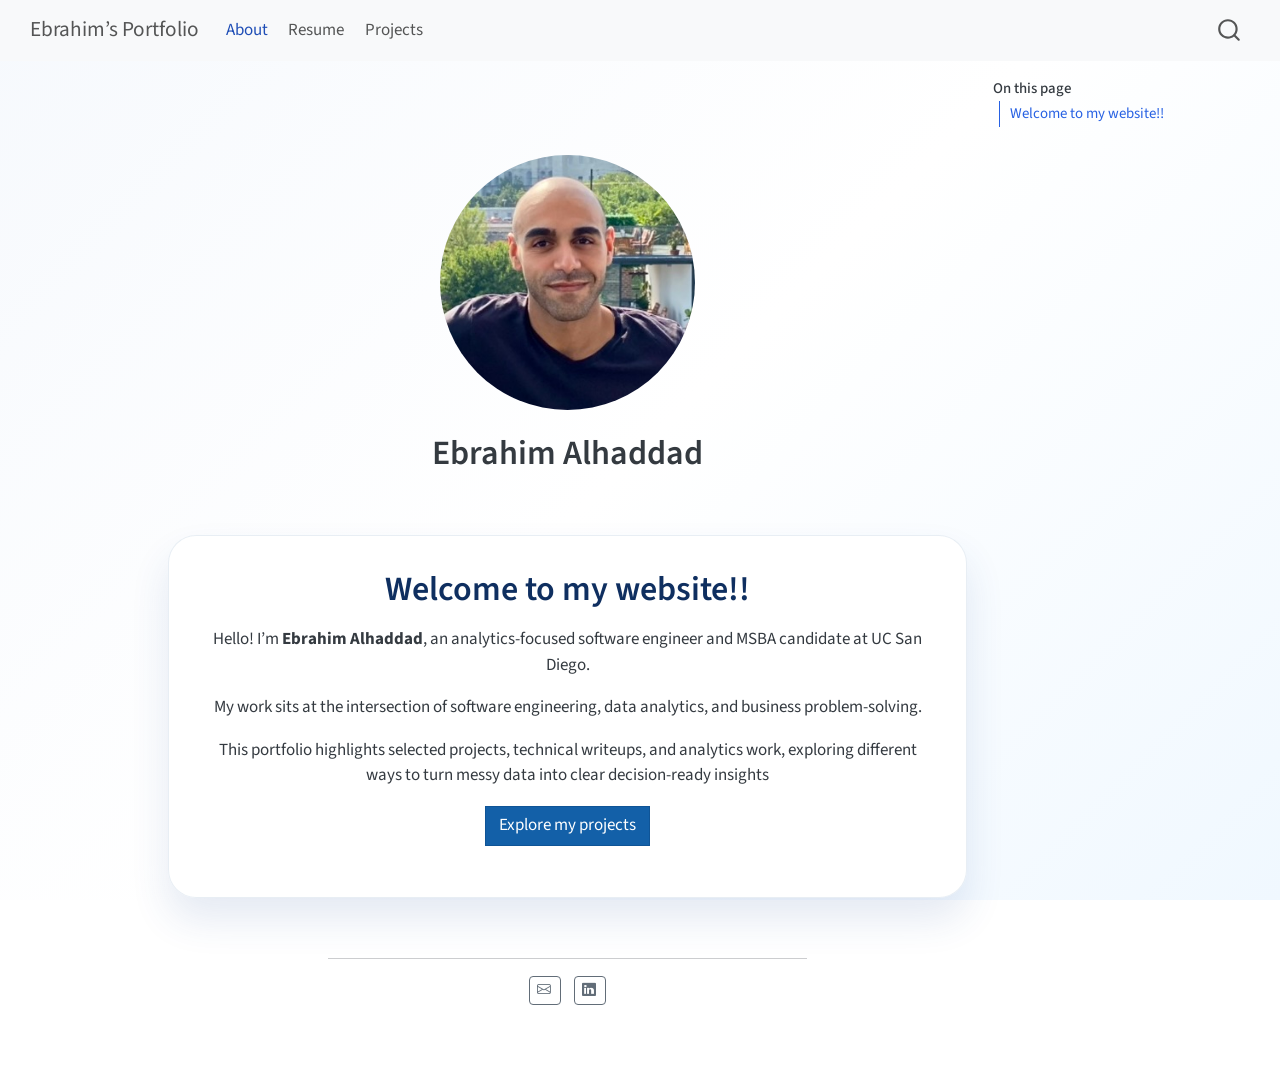
==== docs/index.html @ 731a3a04 "attempt" ====
<!DOCTYPE html>
<html xmlns="http://www.w3.org/1999/xhtml" lang="en" xml:lang="en"><head>

<meta charset="utf-8">
<meta name="generator" content="quarto-1.9.13">

<meta name="viewport" content="width=device-width, initial-scale=1.0, user-scalable=yes">


<title>Ebrahim Alhaddad – Ebrahim’s Portfolio</title>
<style>
code{white-space: pre-wrap;}
span.smallcaps{font-variant: small-caps;}
div.columns{display: flex; gap: min(4vw, 1.5em);}
div.column{flex: auto; overflow-x: auto;}
div.hanging-indent{margin-left: 1.5em; text-indent: -1.5em;}
ul.task-list{list-style: none;}
ul.task-list li input[type="checkbox"] {
  width: 0.8em;
  margin: 0 0.8em 0.2em -1em; /* quarto-specific, see https://github.com/quarto-dev/quarto-cli/issues/4556 */ 
  vertical-align: middle;
}
</style>


<script src="site_libs/quarto-nav/quarto-nav.js"></script>
<script src="site_libs/quarto-nav/headroom.min.js"></script>
<script src="site_libs/clipboard/clipboard.min.js"></script>
<script src="site_libs/quarto-search/autocomplete.umd.js"></script>
<script src="site_libs/quarto-search/fuse.min.js"></script>
<script src="site_libs/quarto-search/quarto-search.js"></script>
<meta name="quarto:offset" content="./">
<script src="site_libs/quarto-html/quarto.js" type="module"></script>
<script src="site_libs/quarto-html/tabsets/tabsets.js" type="module"></script>
<script src="site_libs/quarto-html/axe/axe-check.js" type="module"></script>
<script src="site_libs/quarto-html/popper.min.js"></script>
<script src="site_libs/quarto-html/tippy.umd.min.js"></script>
<link href="site_libs/quarto-html/tippy.css" rel="stylesheet">
<link href="site_libs/quarto-html/quarto-syntax-highlighting-ac077c1e730dfeb5e42400639d17284e.css" rel="stylesheet" id="quarto-text-highlighting-styles">
<script src="site_libs/bootstrap/bootstrap.min.js"></script>
<link href="site_libs/bootstrap/bootstrap-icons.css" rel="stylesheet">
<link href="site_libs/bootstrap/bootstrap-610593e65a40a0629ca575dfc540a55b.min.css" rel="stylesheet" append-hash="true" id="quarto-bootstrap" data-mode="light">
<script id="quarto-search-options" type="application/json">{
  "location": "navbar",
  "copy-button": false,
  "collapse-after": 3,
  "panel-placement": "end",
  "type": "overlay",
  "limit": 50,
  "keyboard-shortcut": [
    "f",
    "/",
    "s"
  ],
  "show-item-context": false,
  "language": {
    "search-no-results-text": "No results",
    "search-matching-documents-text": "matching documents",
    "search-copy-link-title": "Copy link to search",
    "search-hide-matches-text": "Hide additional matches",
    "search-more-match-text": "more match in this document",
    "search-more-matches-text": "more matches in this document",
    "search-clear-button-title": "Clear",
    "search-text-placeholder": "",
    "search-detached-cancel-button-title": "Cancel",
    "search-submit-button-title": "Submit",
    "search-label": "Search"
  }
}</script>


<link rel="stylesheet" href="styles.css">
</head>

<body class="nav-fixed quarto-light">

<div id="quarto-search-results"></div>
  <header id="quarto-header" class="headroom fixed-top">
    <nav class="navbar navbar-expand-lg " data-bs-theme="dark">
      <div class="navbar-container container-fluid">
      <div class="navbar-brand-container mx-auto">
    <a class="navbar-brand" href="./index.html">
    <span class="navbar-title">Ebrahim’s Portfolio</span>
    </a>
  </div>
            <div id="quarto-search" class="" title="Search"></div>
          <button class="navbar-toggler" type="button" data-bs-toggle="collapse" data-bs-target="#navbarCollapse" aria-controls="navbarCollapse" role="menu" aria-expanded="false" aria-label="Toggle navigation" onclick="if (window.quartoToggleHeadroom) { window.quartoToggleHeadroom(); }">
  <span class="navbar-toggler-icon"></span>
</button>
          <div class="collapse navbar-collapse" id="navbarCollapse">
            <ul class="navbar-nav navbar-nav-scroll me-auto">
  <li class="nav-item">
    <a class="nav-link active" href="./index.html" aria-current="page"> 
<span class="menu-text">About</span></a>
  </li>  
  <li class="nav-item">
    <a class="nav-link" href="./resume.html"> 
<span class="menu-text">Resume</span></a>
  </li>  
  <li class="nav-item">
    <a class="nav-link" href="./projects.html"> 
<span class="menu-text">Projects</span></a>
  </li>  
</ul>
          </div> <!-- /navcollapse -->
            <div class="quarto-navbar-tools">
</div>
      </div> <!-- /container-fluid -->
    </nav>
</header>
<!-- content -->
<div id="quarto-content" class="quarto-container page-columns page-rows-contents page-layout-article page-navbar">
<!-- sidebar -->
<!-- margin-sidebar -->
    <div id="quarto-margin-sidebar" class="sidebar margin-sidebar">
        <nav id="TOC" role="doc-toc" class="toc-active">
    <h2 id="toc-title">On this page</h2>
  <ul>
  <li><a href="#welcome-to-my-website" id="toc-welcome-to-my-website" class="nav-link active" data-scroll-target="#welcome-to-my-website">Welcome to my website!!</a></li>
  </ul>
</nav>
    </div>
<!-- main -->
<div class="quarto-about-jolla">
  <img src="files/untitled.jpg" class="about-image
  round " style="height: 15em; width: 15em;">
 <header id="title-block-header" class="quarto-title-block default">
<div class="quarto-title">
<h1 class="title">Ebrahim Alhaddad</h1>
</div>
<div class="quarto-title-meta">
  </div>
</header><main class="content" id="quarto-document-content">

<section id="welcome-to-my-website" class="level1 hero">
<h1>Welcome to my website!!</h1>
<p>Hello! I’m <strong>Ebrahim Alhaddad</strong>, an analytics-focused software engineer and MSBA candidate at UC San Diego.</p>
<p>My work sits at the intersection of software engineering, data analytics, and business problem-solving.</p>
<p>This portfolio highlights selected projects, technical writeups, and analytics work, exploring different ways to turn messy data into clear decision-ready insights</p>
<p><a href="./projects.html" class="btn btn-primary">Explore my projects</a></p>
</section>


</main> 
  <hr class="about-sep">
   <div class="about-links">
  <a href="mailto:efalhadd@gmail.com" class="about-link" rel="" target="">
    <i class="bi bi-envelope"></i>
     <span class="about-link-text"></span>
  </a>
  <a href="https://www.linkedin.com/in/efalhadd/" class="about-link" rel="" target="">
    <i class="bi bi-linkedin"></i>
     <span class="about-link-text"></span>
  </a>
</div>
</div>
 <!-- /main -->
<script id="quarto-html-after-body" type="application/javascript">
  window.document.addEventListener("DOMContentLoaded", function (event) {
    const isCodeAnnotation = (el) => {
      for (const clz of el.classList) {
        if (clz.startsWith('code-annotation-')) {                     
          return true;
        }
      }
      return false;
    }
    const onCopySuccess = function(e) {
      // button target
      const button = e.trigger;
      // don't keep focus
      button.blur();
      // flash "checked"
      button.classList.add('code-copy-button-checked');
      var currentTitle = button.getAttribute("title");
      button.setAttribute("title", "Copied!");
      let tooltip;
      if (window.bootstrap) {
        button.setAttribute("data-bs-toggle", "tooltip");
        button.setAttribute("data-bs-placement", "left");
        button.setAttribute("data-bs-title", "Copied!");
        tooltip = new bootstrap.Tooltip(button, 
          { trigger: "manual", 
            customClass: "code-copy-button-tooltip",
            offset: [0, -8]});
        tooltip.show();    
      }
      setTimeout(function() {
        if (tooltip) {
          tooltip.hide();
          button.removeAttribute("data-bs-title");
          button.removeAttribute("data-bs-toggle");
          button.removeAttribute("data-bs-placement");
        }
        button.setAttribute("title", currentTitle);
        button.classList.remove('code-copy-button-checked');
      }, 1000);
      // clear code selection
      e.clearSelection();
    }
    const getTextToCopy = function(trigger) {
      const outerScaffold = trigger.parentElement.cloneNode(true);
      const codeEl = outerScaffold.querySelector('code');
      for (const childEl of codeEl.children) {
        if (isCodeAnnotation(childEl)) {
          childEl.remove();
        }
      }
      return codeEl.innerText;
    }
    const clipboard = new window.ClipboardJS('.code-copy-button:not([data-in-quarto-modal])', {
      text: getTextToCopy
    });
    clipboard.on('success', onCopySuccess);
    if (window.document.getElementById('quarto-embedded-source-code-modal')) {
      const clipboardModal = new window.ClipboardJS('.code-copy-button[data-in-quarto-modal]', {
        text: getTextToCopy,
        container: window.document.getElementById('quarto-embedded-source-code-modal')
      });
      clipboardModal.on('success', onCopySuccess);
    }
      var localhostRegex = new RegExp(/^(?:http|https):\/\/localhost\:?[0-9]*\//);
      var mailtoRegex = new RegExp(/^mailto:/);
        var filterRegex = new RegExp('/' + window.location.host + '/');
      var isInternal = (href) => {
          return filterRegex.test(href) || localhostRegex.test(href) || mailtoRegex.test(href);
      }
      // Inspect non-navigation links and adorn them if external
     var links = window.document.querySelectorAll('a[href]:not(.nav-link):not(.navbar-brand):not(.toc-action):not(.sidebar-link):not(.sidebar-item-toggle):not(.pagination-link):not(.no-external):not([aria-hidden]):not(.dropdown-item):not(.quarto-navigation-tool):not(.about-link)');
      for (var i=0; i<links.length; i++) {
        const link = links[i];
        if (!isInternal(link.href)) {
          // undo the damage that might have been done by quarto-nav.js in the case of
          // links that we want to consider external
          if (link.dataset.originalHref !== undefined) {
            link.href = link.dataset.originalHref;
          }
        }
      }
    function tippyHover(el, contentFn, onTriggerFn, onUntriggerFn) {
      const config = {
        allowHTML: true,
        maxWidth: 500,
        delay: 100,
        arrow: false,
        appendTo: function(el) {
            return el.parentElement;
        },
        interactive: true,
        interactiveBorder: 10,
        theme: 'quarto',
        placement: 'bottom-start',
      };
      if (contentFn) {
        config.content = contentFn;
      }
      if (onTriggerFn) {
        config.onTrigger = onTriggerFn;
      }
      if (onUntriggerFn) {
        config.onUntrigger = onUntriggerFn;
      }
      window.tippy(el, config); 
    }
    const noterefs = window.document.querySelectorAll('a[role="doc-noteref"]');
    for (var i=0; i<noterefs.length; i++) {
      const ref = noterefs[i];
      tippyHover(ref, function() {
        // use id or data attribute instead here
        let href = ref.getAttribute('data-footnote-href') || ref.getAttribute('href');
        try { href = new URL(href).hash; } catch {}
        const id = href.replace(/^#\/?/, "");
        const note = window.document.getElementById(id);
        if (note) {
          return note.innerHTML;
        } else {
          return "";
        }
      });
    }
    const xrefs = window.document.querySelectorAll('a.quarto-xref');
    const processXRef = (id, note) => {
      // Strip column container classes
      const stripColumnClz = (el) => {
        el.classList.remove("page-full", "page-columns");
        if (el.children) {
          for (const child of el.children) {
            stripColumnClz(child);
          }
        }
      }
      stripColumnClz(note)
      if (id === null || id.startsWith('sec-')) {
        // Special case sections, only their first couple elements
        const container = document.createElement("div");
        if (note.children && note.children.length > 2) {
          container.appendChild(note.children[0].cloneNode(true));
          for (let i = 1; i < note.children.length; i++) {
            const child = note.children[i];
            if (child.tagName === "P" && child.innerText === "") {
              continue;
            } else {
              container.appendChild(child.cloneNode(true));
              break;
            }
          }
          if (window.Quarto?.typesetMath) {
            window.Quarto.typesetMath(container);
          }
          return container.innerHTML
        } else {
          if (window.Quarto?.typesetMath) {
            window.Quarto.typesetMath(note);
          }
          return note.innerHTML;
        }
      } else {
        // Remove any anchor links if they are present
        const anchorLink = note.querySelector('a.anchorjs-link');
        if (anchorLink) {
          anchorLink.remove();
        }
        if (window.Quarto?.typesetMath) {
          window.Quarto.typesetMath(note);
        }
        if (note.classList.contains("callout")) {
          return note.outerHTML;
        } else {
          return note.innerHTML;
        }
      }
    }
    for (var i=0; i<xrefs.length; i++) {
      const xref = xrefs[i];
      tippyHover(xref, undefined, function(instance) {
        instance.disable();
        let url = xref.getAttribute('href');
        let hash = undefined; 
        if (url.startsWith('#')) {
          hash = url;
        } else {
          try { hash = new URL(url).hash; } catch {}
        }
        if (hash) {
          const id = hash.replace(/^#\/?/, "");
          const note = window.document.getElementById(id);
          if (note !== null) {
            try {
              const html = processXRef(id, note.cloneNode(true));
              instance.setContent(html);
            } finally {
              instance.enable();
              instance.show();
            }
          } else {
            // See if we can fetch this
            fetch(url.split('#')[0])
            .then(res => res.text())
            .then(html => {
              const parser = new DOMParser();
              const htmlDoc = parser.parseFromString(html, "text/html");
              const note = htmlDoc.getElementById(id);
              if (note !== null) {
                const html = processXRef(id, note);
                instance.setContent(html);
              } 
            }).finally(() => {
              instance.enable();
              instance.show();
            });
          }
        } else {
          // See if we can fetch a full url (with no hash to target)
          // This is a special case and we should probably do some content thinning / targeting
          fetch(url)
          .then(res => res.text())
          .then(html => {
            const parser = new DOMParser();
            const htmlDoc = parser.parseFromString(html, "text/html");
            const note = htmlDoc.querySelector('main.content');
            if (note !== null) {
              // This should only happen for chapter cross references
              // (since there is no id in the URL)
              // remove the first header
              if (note.children.length > 0 && note.children[0].tagName === "HEADER") {
                note.children[0].remove();
              }
              const html = processXRef(null, note);
              instance.setContent(html);
            } 
          }).finally(() => {
            instance.enable();
            instance.show();
          });
        }
      }, function(instance) {
      });
    }
        let selectedAnnoteEl;
        const selectorForAnnotation = ( cell, annotation) => {
          let cellAttr = 'data-code-cell="' + cell + '"';
          let lineAttr = 'data-code-annotation="' +  annotation + '"';
          const selector = 'span[' + cellAttr + '][' + lineAttr + ']';
          return selector;
        }
        const selectCodeLines = (annoteEl) => {
          const doc = window.document;
          const targetCell = annoteEl.getAttribute("data-target-cell");
          const targetAnnotation = annoteEl.getAttribute("data-target-annotation");
          const annoteSpan = window.document.querySelector(selectorForAnnotation(targetCell, targetAnnotation));
          const lines = annoteSpan.getAttribute("data-code-lines").split(",");
          const lineIds = lines.map((line) => {
            return targetCell + "-" + line;
          })
          let top = null;
          let height = null;
          let parent = null;
          if (lineIds.length > 0) {
              //compute the position of the single el (top and bottom and make a div)
              const el = window.document.getElementById(lineIds[0]);
              top = el.offsetTop;
              height = el.offsetHeight;
              parent = el.parentElement.parentElement;
            if (lineIds.length > 1) {
              const lastEl = window.document.getElementById(lineIds[lineIds.length - 1]);
              const bottom = lastEl.offsetTop + lastEl.offsetHeight;
              height = bottom - top;
            }
            if (top !== null && height !== null && parent !== null) {
              // cook up a div (if necessary) and position it 
              let div = window.document.getElementById("code-annotation-line-highlight");
              if (div === null) {
                div = window.document.createElement("div");
                div.setAttribute("id", "code-annotation-line-highlight");
                div.style.position = 'absolute';
                parent.appendChild(div);
              }
              div.style.top = top - 2 + "px";
              div.style.height = height + 4 + "px";
              div.style.left = 0;
              let gutterDiv = window.document.getElementById("code-annotation-line-highlight-gutter");
              if (gutterDiv === null) {
                gutterDiv = window.document.createElement("div");
                gutterDiv.setAttribute("id", "code-annotation-line-highlight-gutter");
                gutterDiv.style.position = 'absolute';
                const codeCell = window.document.getElementById(targetCell);
                const gutter = codeCell.querySelector('.code-annotation-gutter');
                gutter.appendChild(gutterDiv);
              }
              gutterDiv.style.top = top - 2 + "px";
              gutterDiv.style.height = height + 4 + "px";
            }
            selectedAnnoteEl = annoteEl;
          }
        };
        const unselectCodeLines = () => {
          const elementsIds = ["code-annotation-line-highlight", "code-annotation-line-highlight-gutter"];
          elementsIds.forEach((elId) => {
            const div = window.document.getElementById(elId);
            if (div) {
              div.remove();
            }
          });
          selectedAnnoteEl = undefined;
        };
          // Handle positioning of the toggle
      window.addEventListener(
        "resize",
        throttle(() => {
          elRect = undefined;
          if (selectedAnnoteEl) {
            selectCodeLines(selectedAnnoteEl);
          }
        }, 10)
      );
      function throttle(fn, ms) {
      let throttle = false;
      let timer;
        return (...args) => {
          if(!throttle) { // first call gets through
              fn.apply(this, args);
              throttle = true;
          } else { // all the others get throttled
              if(timer) clearTimeout(timer); // cancel #2
              timer = setTimeout(() => {
                fn.apply(this, args);
                timer = throttle = false;
              }, ms);
          }
        };
      }
        // Attach click handler to the DT
        const annoteDls = window.document.querySelectorAll('dt[data-target-cell]');
        for (const annoteDlNode of annoteDls) {
          annoteDlNode.addEventListener('click', (event) => {
            const clickedEl = event.target;
            if (clickedEl !== selectedAnnoteEl) {
              unselectCodeLines();
              const activeEl = window.document.querySelector('dt[data-target-cell].code-annotation-active');
              if (activeEl) {
                activeEl.classList.remove('code-annotation-active');
              }
              selectCodeLines(clickedEl);
              clickedEl.classList.add('code-annotation-active');
            } else {
              // Unselect the line
              unselectCodeLines();
              clickedEl.classList.remove('code-annotation-active');
            }
          });
        }
    const findCites = (el) => {
      const parentEl = el.parentElement;
      if (parentEl) {
        const cites = parentEl.dataset.cites;
        if (cites) {
          return {
            el,
            cites: cites.split(' ')
          };
        } else {
          return findCites(el.parentElement)
        }
      } else {
        return undefined;
      }
    };
    var bibliorefs = window.document.querySelectorAll('a[role="doc-biblioref"]');
    for (var i=0; i<bibliorefs.length; i++) {
      const ref = bibliorefs[i];
      const citeInfo = findCites(ref);
      if (citeInfo) {
        tippyHover(citeInfo.el, function() {
          var popup = window.document.createElement('div');
          citeInfo.cites.forEach(function(cite) {
            var citeDiv = window.document.createElement('div');
            citeDiv.classList.add('hanging-indent');
            citeDiv.classList.add('csl-entry');
            var biblioDiv = window.document.getElementById('ref-' + cite);
            if (biblioDiv) {
              citeDiv.innerHTML = biblioDiv.innerHTML;
            }
            popup.appendChild(citeDiv);
          });
          return popup.innerHTML;
        });
      }
    }
  });
  </script>
</div> <!-- /content -->




</body></html>
---- docs/site_libs/quarto-html/tippy.css ----
.tippy-box[data-animation=fade][data-state=hidden]{opacity:0}[data-tippy-root]{max-width:calc(100vw - 10px)}.tippy-box{position:relative;background-color:#333;color:#fff;border-radius:4px;font-size:14px;line-height:1.4;white-space:normal;outline:0;transition-property:transform,visibility,opacity}.tippy-box[data-placement^=top]>.tippy-arrow{bottom:0}.tippy-box[data-placement^=top]>.tippy-arrow:before{bottom:-7px;left:0;border-width:8px 8px 0;border-top-color:initial;transform-origin:center top}.tippy-box[data-placement^=bottom]>.tippy-arrow{top:0}.tippy-box[data-placement^=bottom]>.tippy-arrow:before{top:-7px;left:0;border-width:0 8px 8px;border-bottom-color:initial;transform-origin:center bottom}.tippy-box[data-placement^=left]>.tippy-arrow{right:0}.tippy-box[data-placement^=left]>.tippy-arrow:before{border-width:8px 0 8px 8px;border-left-color:initial;right:-7px;transform-origin:center left}.tippy-box[data-placement^=right]>.tippy-arrow{left:0}.tippy-box[data-placement^=right]>.tippy-arrow:before{left:-7px;border-width:8px 8px 8px 0;border-right-color:initial;transform-origin:center right}.tippy-box[data-inertia][data-state=visible]{transition-timing-function:cubic-bezier(.54,1.5,.38,1.11)}.tippy-arrow{width:16px;height:16px;color:#333}.tippy-arrow:before{content:"";position:absolute;border-color:transparent;border-style:solid}.tippy-content{position:relative;padding:5px 9px;z-index:1}
---- docs/site_libs/quarto-html/quarto-syntax-highlighting-ac077c1e730dfeb5e42400639d17284e.css ----
/* quarto syntax highlight colors */
:root {
  --quarto-hl-ot-color: #003B4F;
  --quarto-hl-at-color: #657422;
  --quarto-hl-ss-color: #20794D;
  --quarto-hl-an-color: #5E5E5E;
  --quarto-hl-fu-color: #4758AB;
  --quarto-hl-st-color: #20794D;
  --quarto-hl-cf-color: #003B4F;
  --quarto-hl-op-color: #5E5E5E;
  --quarto-hl-er-color: #AD0000;
  --quarto-hl-bn-color: #AD0000;
  --quarto-hl-al-color: #AD0000;
  --quarto-hl-va-color: #111111;
  --quarto-hl-bu-color: inherit;
  --quarto-hl-ex-color: inherit;
  --quarto-hl-pp-color: #AD0000;
  --quarto-hl-in-color: #5E5E5E;
  --quarto-hl-vs-color: #20794D;
  --quarto-hl-wa-color: #5E5E5E;
  --quarto-hl-do-color: #5E5E5E;
  --quarto-hl-im-color: #00769E;
  --quarto-hl-ch-color: #20794D;
  --quarto-hl-dt-color: #AD0000;
  --quarto-hl-fl-color: #AD0000;
  --quarto-hl-co-color: #5E5E5E;
  --quarto-hl-cv-color: #5E5E5E;
  --quarto-hl-cn-color: #8f5902;
  --quarto-hl-sc-color: #5E5E5E;
  --quarto-hl-dv-color: #AD0000;
  --quarto-hl-kw-color: #003B4F;
}

/* other quarto variables */
:root {
  --quarto-font-monospace: SFMono-Regular, Menlo, Monaco, Consolas, "Liberation Mono", "Courier New", monospace;
}

/* syntax highlight based on Pandoc's rules */
pre > code.sourceCode > span {
  color: #003B4F;
}

code.sourceCode > span {
  color: #003B4F;
}

div.sourceCode,
div.sourceCode pre.sourceCode {
  color: #003B4F;
}

/* Normal */
code span {
  color: #003B4F;
}

/* Alert */
code span.al {
  color: #AD0000;
  font-style: inherit;
}

/* Annotation */
code span.an {
  color: #5E5E5E;
  font-style: inherit;
}

/* Attribute */
code span.at {
  color: #657422;
  font-style: inherit;
}

/* BaseN */
code span.bn {
  color: #AD0000;
  font-style: inherit;
}

/* BuiltIn */
code span.bu {
  font-style: inherit;
}

/* ControlFlow */
code span.cf {
  color: #003B4F;
  font-weight: bold;
  font-style: inherit;
}

/* Char */
code span.ch {
  color: #20794D;
  font-style: inherit;
}

/* Constant */
code span.cn {
  color: #8f5902;
  font-style: inherit;
}

/* Comment */
code span.co {
  color: #5E5E5E;
  font-style: inherit;
}

/* CommentVar */
code span.cv {
  color: #5E5E5E;
  font-style: italic;
}

/* Documentation */
code span.do {
  color: #5E5E5E;
  font-style: italic;
}

/* DataType */
code span.dt {
  color: #AD0000;
  font-style: inherit;
}

/* DecVal */
code span.dv {
  color: #AD0000;
  font-style: inherit;
}

/* Error */
code span.er {
  color: #AD0000;
  font-style: inherit;
}

/* Extension */
code span.ex {
  font-style: inherit;
}

/* Float */
code span.fl {
  color: #AD0000;
  font-style: inherit;
}

/* Function */
code span.fu {
  color: #4758AB;
  font-style: inherit;
}

/* Import */
code span.im {
  color: #00769E;
  font-style: inherit;
}

/* Information */
code span.in {
  color: #5E5E5E;
  font-style: inherit;
}

/* Keyword */
code span.kw {
  color: #003B4F;
  font-weight: bold;
  font-style: inherit;
}

/* Operator */
code span.op {
  color: #5E5E5E;
  font-style: inherit;
}

/* Other */
code span.ot {
  color: #003B4F;
  font-style: inherit;
}

/* Preprocessor */
code span.pp {
  color: #AD0000;
  font-style: inherit;
}

/* SpecialChar */
code span.sc {
  color: #5E5E5E;
  font-style: inherit;
}

/* SpecialString */
code span.ss {
  color: #20794D;
  font-style: inherit;
}

/* String */
code span.st {
  color: #20794D;
  font-style: inherit;
}

/* Variable */
code span.va {
  color: #111111;
  font-style: inherit;
}

/* VerbatimString */
code span.vs {
  color: #20794D;
  font-style: inherit;
}

/* Warning */
code span.wa {
  color: #5E5E5E;
  font-style: italic;
}

.prevent-inlining {
  content: "</";
}

/*# sourceMappingURL=1ea6d01bc6c35c1b2edc43c07bed6db0.css.map */
---- docs/styles.css ----
/* css styles */

html {
  height: 100%;
}

body {
  min-height: 100vh;
  background: linear-gradient(135deg, #f6f9fd 0%, #ffffff 50%, #f0f8ff 100%);
  background-attachment: fixed;
}

.hero {
  border-radius: 28px;
  padding: 2rem 2.5rem;
  margin: 1.5rem 0;
  background: rgba(255, 255, 255, 0.92);
  box-shadow: 0 22px 38px rgba(41, 85, 153, 0.12);
  border: 1px solid rgba(29, 86, 149, 0.1);
}

.hero h1 {
  margin-top: 0;
  color: #0f2f60;
}

.hero h2 {
  color: #2a4c82;
}

a,
a:visited {
  color: #0d3e7c;
}

a:hover,
a:focus {
  color: #082952;
}

.btn-primary {
  background-color: #1360a8;
  border-color: #0f5496;
  color: #ffffff;
}

.btn-primary:hover,
.btn-primary:focus {
  background-color: #0d4e83;
  border-color: #0b436f;
}
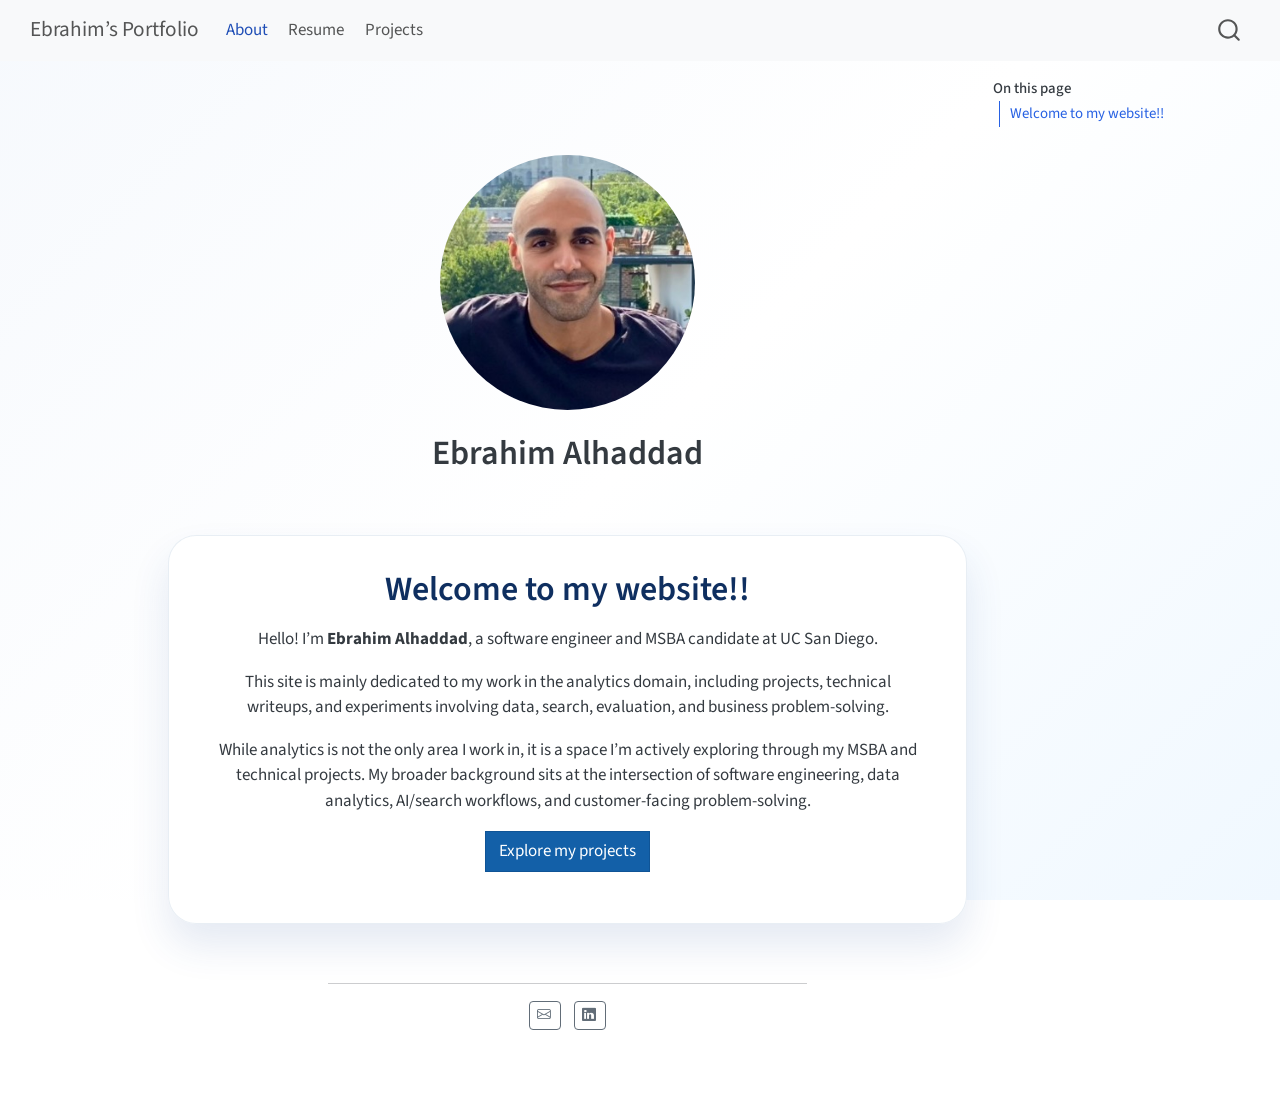
==== commit f24ecdb4: "attempt" ====
--- a/docs/index.html
+++ b/docs/index.html
@@ -134,9 +134,9 @@
 
 <section id="welcome-to-my-website" class="level1 hero">
 <h1>Welcome to my website!!</h1>
-<p>Hello! I’m <strong>Ebrahim Alhaddad</strong>, an analytics-focused software engineer and MSBA candidate at UC San Diego.</p>
-<p>My work sits at the intersection of software engineering, data analytics, and business problem-solving.</p>
-<p>This portfolio highlights selected projects, technical writeups, and analytics work, exploring different ways to turn messy data into clear decision-ready insights</p>
+<p>Hello! I’m <strong>Ebrahim Alhaddad</strong>, a software engineer and MSBA candidate at UC San Diego.</p>
+<p>This site is mainly dedicated to my work in the analytics domain, including projects, technical writeups, and experiments involving data, search, evaluation, and business problem-solving.</p>
+<p>While analytics is not the only area I work in, it is a space I’m actively exploring through my MSBA and technical projects. My broader background sits at the intersection of software engineering, data analytics, AI/search workflows, and customer-facing problem-solving.</p>
 <p><a href="./projects.html" class="btn btn-primary">Explore my projects</a></p>
 </section>
 
